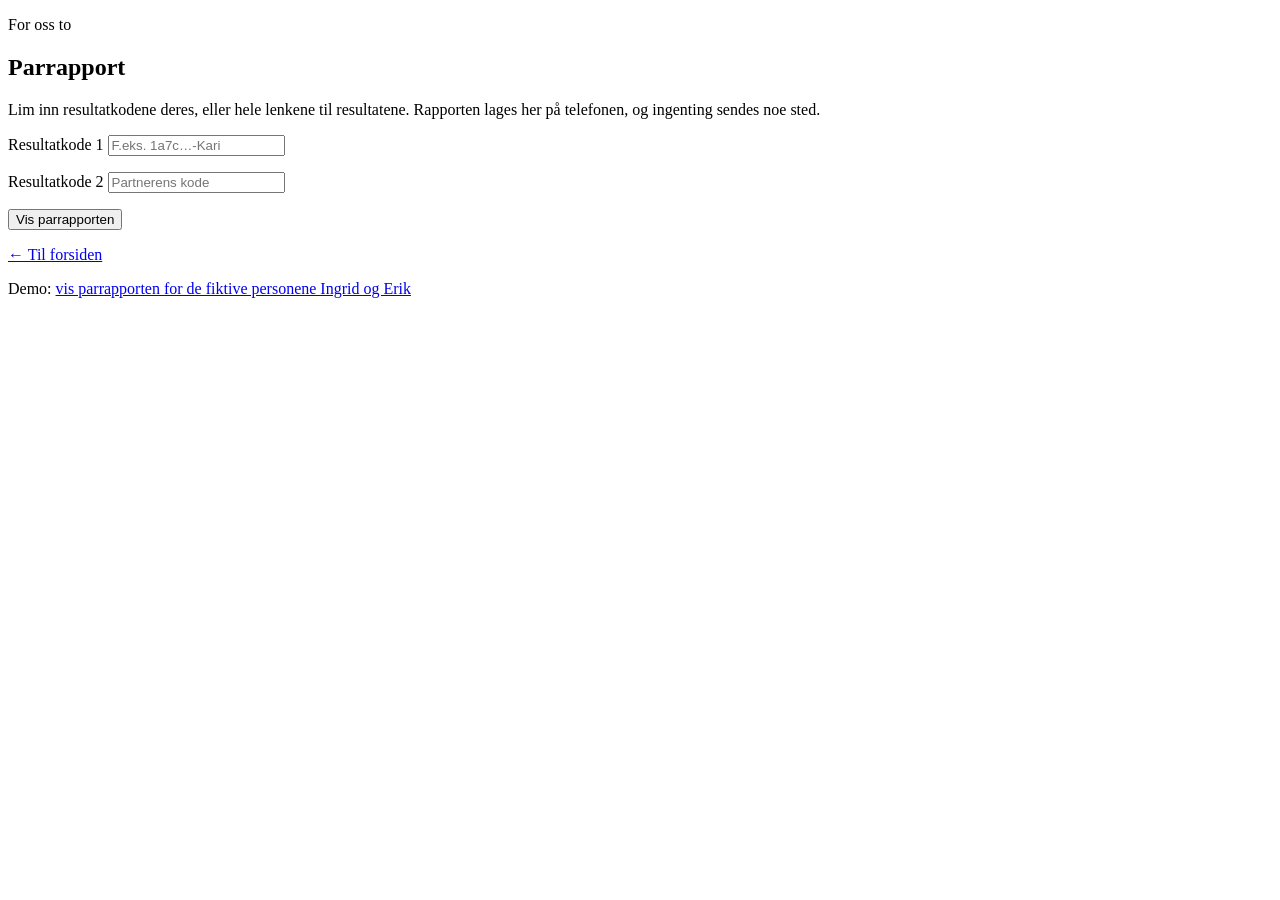
==== par.html @ 1c96e444 "første versjon" ====
<!doctype html>
<html lang="no">
<head>
  <meta charset="utf-8">
  <meta name="robots" content="noindex, nofollow">
  <meta name="viewport" content="width=device-width, initial-scale=1">
  <meta name="theme-color" content="#f6f3ee">
  <title>Parrapport</title>
  <link rel="stylesheet" href="css/stil.css">
</head>
<body>
<main class="side rapport">

  <!-- Legg inn kodene -->
  <section id="vis-inndata" class="skjult">
    <p class="svak liten">For oss to</p>
    <h1>Parrapport</h1>
    <p>Lim inn resultatkodene deres, eller hele lenkene til resultatene. Rapporten lages her på telefonen, og ingenting sendes noe sted.</p>
    <div class="kort">
      <label for="kode1">Resultatkode 1</label>
      <input type="text" id="kode1" autocomplete="off" autocapitalize="off" spellcheck="false" placeholder="F.eks. 1a7c…-Kari">
      <p class="feilmelding" id="feil1" aria-live="polite"></p>
      <label for="kode2" style="margin-top:12px">Resultatkode 2</label>
      <input type="text" id="kode2" autocomplete="off" autocapitalize="off" spellcheck="false" placeholder="Partnerens kode">
      <p class="feilmelding" id="feil2" aria-live="polite"></p>
      <div class="knapper"><button class="knapp" id="knapp-vis">Vis parrapporten</button></div>
    </div>
    <p class="svak liten" id="egen-kode-info"></p>
    <p class="liten"><a href="index.html">← Til forsiden</a></p>
    <p class="liten svak skjult" id="demo-par">Demo: <a href="#" id="lenke-demo-par">vis parrapporten for de fiktive personene Ingrid og Erik</a></p>
  </section>

  <!-- Selve rapporten -->
  <div id="vis-rapport" class="skjult"></div>
</main>

<script src="data/ipip-neo-120.js"></script>
<script src="data/ecr-r.js"></script>
<script src="data/tolkninger.js"></script>
<script src="data/par-tekster.js"></script>
<script src="js/skaring.js"></script>
<script src="js/kode.js"></script>
<script src="js/tolkning.js"></script>
<script src="js/paranalyse.js"></script>
<script src="data/portretter.js"></script>
<script src="js/portrett.js"></script>
<script src="js/diagrammer.js"></script>
<script src="js/lagring.js"></script>
<script src="js/del.js"></script>
<script src="js/testdata.js"></script>
<script src="js/parrapport.js"></script>
</body>
</html>
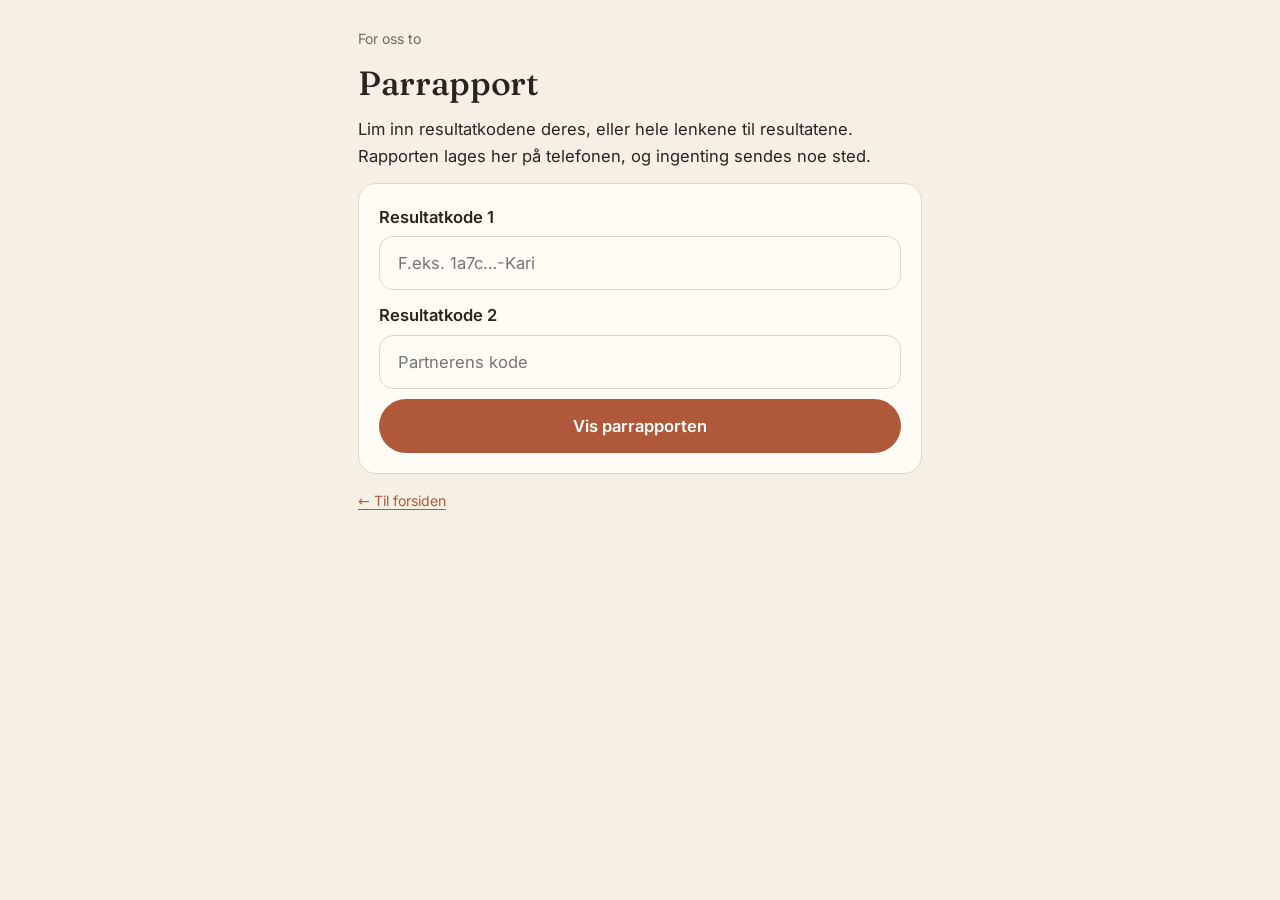
==== commit 05acd3b5: "Forbedret lagring" ====
--- a/par.html
+++ b/par.html
@@ -6,7 +6,7 @@
   <meta name="viewport" content="width=device-width, initial-scale=1">
   <meta name="theme-color" content="#f6f3ee">
   <title>Parrapport</title>
-  <link rel="stylesheet" href="css/stil.css">
+  <link rel="stylesheet" href="css/stil.css?v=2">
 </head>
 <body>
 <main class="side rapport">
@@ -39,14 +39,14 @@
 <script src="data/tolkninger.js"></script>
 <script src="data/par-tekster.js"></script>
 <script src="js/skaring.js"></script>
-<script src="js/kode.js"></script>
+<script src="js/kode.js?v=2"></script>
 <script src="js/tolkning.js"></script>
 <script src="js/paranalyse.js"></script>
 <script src="data/portretter.js"></script>
 <script src="js/portrett.js"></script>
 <script src="js/diagrammer.js"></script>
-<script src="js/lagring.js"></script>
-<script src="js/del.js"></script>
+<script src="js/lagring.js?v=2"></script>
+<script src="js/del.js?v=2"></script>
 <script src="js/testdata.js"></script>
 <script src="js/parrapport.js"></script>
 </body>
--- a/css/stil.css
+++ b/css/stil.css
@@ -0,0 +1,311 @@
+/* stil.css – felles utseende for alle sidene.
+   Retning: «magasin» (varmt papir, serif-overskrifter, luft) + farge per trekk og et personlig fingeravtrykk.
+   Alle farger er samlet øverst som variabler. Mørk modus slår seg på automatisk. */
+
+/* ---------- Skrifter (lagret i prosjektet, lisens: SIL OFL, se fonts/) ---------- */
+@font-face { font-family: "Fraunces"; src: url("../fonts/fraunces-400.woff2") format("woff2"); font-weight: 400; font-style: normal; font-display: swap; }
+@font-face { font-family: "Fraunces"; src: url("../fonts/fraunces-500.woff2") format("woff2"); font-weight: 500 700; font-style: normal; font-display: swap; }
+@font-face { font-family: "Fraunces"; src: url("../fonts/fraunces-400-italic.woff2") format("woff2"); font-weight: 400; font-style: italic; font-display: swap; }
+@font-face { font-family: "Inter"; src: url("../fonts/inter-400.woff2") format("woff2"); font-weight: 400; font-display: swap; }
+@font-face { font-family: "Inter"; src: url("../fonts/inter-500.woff2") format("woff2"); font-weight: 500; font-display: swap; }
+@font-face { font-family: "Inter"; src: url("../fonts/inter-600.woff2") format("woff2"); font-weight: 600 700; font-display: swap; }
+
+:root {
+  --serif: "Fraunces", Georgia, "Times New Roman", serif;
+  --sans: "Inter", system-ui, -apple-system, "Segoe UI", Roboto, sans-serif;
+
+  --bakgrunn: #f5efe4;
+  --flate: #fffcf6;
+  --flate-2: #ebe2d3;
+  --tekst: #2a2420;
+  --tekst-svak: #74675b;
+  --linje: #e0d5c3;
+  --aksent: #b0583a;            /* leire */
+  --aksent-tekst: #ffffff;
+  --aksent-svak: #f3e2d7;
+  --varsel: #7d5418;
+  --varsel-bg: #f6ead2;
+  --radius: 18px;
+
+  /* Én farge per trekk */
+  --t-N: #3f6ea6; --t-N-svak: #e2eaf4;
+  --t-E: #b9781a; --t-E-svak: #f6e8cf;
+  --t-O: #6656c0; --t-O-svak: #e9e6f8;
+  --t-A: #bd4c74; --t-A-svak: #f7e3ea;
+  --t-C: #1e7e60; --t-C-svak: #dcefe6;
+  --t-tk: #8a5a3c; --t-tk-svak: #f1e4da;
+
+  /* To personer i parrapporten */
+  --serie-0: #b0583a;
+  --serie-1: #24456b;
+
+  --felt-trygg: rgba(30, 126, 96, .10);
+  --felt-annet: rgba(120, 100, 80, .05);
+  --nivaa-hoy: #e7ddd0; --nivaa-hoy-tekst: #4a3d33;
+  --nivaa-lav: #e7ddd0; --nivaa-lav-tekst: #4a3d33;
+  --nivaa-midt: #e7ddd0; --nivaa-midt-tekst: #4a3d33;
+}
+
+@media (prefers-color-scheme: dark) {
+  :root:not([data-theme="light"]) {
+    --bakgrunn: #1b1815; --flate: #25211d; --flate-2: #332d28; --tekst: #f0e9de; --tekst-svak: #ada092;
+    --linje: #3d3630; --aksent: #e3906d; --aksent-tekst: #1b1815; --aksent-svak: #3d2a21;
+    --varsel: #e8c486; --varsel-bg: #352a19;
+    --t-N: #86ace0; --t-N-svak: #222f3e; --t-E: #e3b25e; --t-E-svak: #3a2e19;
+    --t-O: #aba0f2; --t-O-svak: #2b2742; --t-A: #e88fb0; --t-A-svak: #3c2430;
+    --t-C: #64c7a1; --t-C-svak: #1c372d; --t-tk: #d9a07c; --t-tk-svak: #3a2a20;
+    --serie-0: #e3906d; --serie-1: #8fb3e0;
+    --felt-trygg: rgba(100, 199, 161, .12); --felt-annet: rgba(255, 255, 255, .03);
+    --nivaa-hoy: #3a332d; --nivaa-hoy-tekst: #e2d8cb; --nivaa-lav: #3a332d; --nivaa-lav-tekst: #e2d8cb;
+    --nivaa-midt: #3a332d; --nivaa-midt-tekst: #e2d8cb;
+  }
+}
+:root[data-theme="dark"] {
+  --bakgrunn: #1b1815; --flate: #25211d; --flate-2: #332d28; --tekst: #f0e9de; --tekst-svak: #ada092;
+  --linje: #3d3630; --aksent: #e3906d; --aksent-tekst: #1b1815; --aksent-svak: #3d2a21;
+  --varsel: #e8c486; --varsel-bg: #352a19;
+  --t-N: #86ace0; --t-N-svak: #222f3e; --t-E: #e3b25e; --t-E-svak: #3a2e19;
+  --t-O: #aba0f2; --t-O-svak: #2b2742; --t-A: #e88fb0; --t-A-svak: #3c2430;
+  --t-C: #64c7a1; --t-C-svak: #1c372d; --t-tk: #d9a07c; --t-tk-svak: #3a2a20;
+  --serie-0: #e3906d; --serie-1: #8fb3e0;
+  --felt-trygg: rgba(100, 199, 161, .12); --felt-annet: rgba(255, 255, 255, .03);
+  --nivaa-hoy: #3a332d; --nivaa-hoy-tekst: #e2d8cb; --nivaa-lav: #3a332d; --nivaa-lav-tekst: #e2d8cb;
+  --nivaa-midt: #3a332d; --nivaa-midt-tekst: #e2d8cb;
+}
+
+/* Trekkfargen velges med en klasse: .t-N, .t-E … */
+.t-N { --t: var(--t-N); --t-svak: var(--t-N-svak); }
+.t-E { --t: var(--t-E); --t-svak: var(--t-E-svak); }
+.t-O { --t: var(--t-O); --t-svak: var(--t-O-svak); }
+.t-A { --t: var(--t-A); --t-svak: var(--t-A-svak); }
+.t-C { --t: var(--t-C); --t-svak: var(--t-C-svak); }
+.t-tk { --t: var(--t-tk); --t-svak: var(--t-tk-svak); }
+
+/* ---------- Grunnlag ---------- */
+* { box-sizing: border-box; }
+html { -webkit-text-size-adjust: 100%; }
+body {
+  margin: 0; background: var(--bakgrunn); color: var(--tekst);
+  font-family: var(--sans); font-size: 16.5px; line-height: 1.6;
+  -webkit-font-smoothing: antialiased;
+}
+.side { max-width: 600px; margin: 0 auto; padding: 28px 18px 56px; min-height: 100vh; min-height: 100dvh; display: flex; flex-direction: column; }
+h1, h2, h3 { font-family: var(--serif); font-weight: 500; letter-spacing: -.01em; }
+h1 { font-size: 2.1rem; line-height: 1.12; margin: 6px 0 14px; }
+h2 { font-size: 1.45rem; line-height: 1.2; margin: 28px 0 10px; }
+h3 { font-size: 1.1rem; margin: 18px 0 6px; }
+p { margin: 0 0 14px; }
+.svak { color: var(--tekst-svak); }
+.liten { font-size: .88rem; }
+a { color: var(--aksent); text-underline-offset: 3px; }
+em { font-style: italic; }
+
+.overlinje { font-size: .75rem; font-weight: 600; letter-spacing: .14em; text-transform: uppercase; color: var(--tekst-svak); margin: 0 0 6px; }
+.kapittel { display: flex; align-items: baseline; gap: 12px; margin: 44px 0 14px; padding-top: 18px; border-top: 1px solid var(--linje); }
+.kapittel-nr { font-family: var(--serif); font-size: .95rem; color: var(--aksent); }
+.kapittel h2 { margin: 0; }
+
+.kort { background: var(--flate); border: 1px solid var(--linje); border-radius: var(--radius); padding: 20px; margin-bottom: 16px; }
+.kort.uthevet { background: var(--aksent-svak); border-color: transparent; }
+.kort.uthevet p:last-child { margin-bottom: 0; }
+.kort-tittel { margin: 0 0 8px; }
+.forbehold { background: var(--varsel-bg); color: var(--varsel); border-radius: var(--radius); padding: 14px 18px; font-size: .9rem; margin: 18px 0; }
+.forbehold strong { display: block; margin-bottom: 2px; }
+
+.sitat { font-family: var(--serif); font-style: italic; font-size: 1.3rem; line-height: 1.45; margin: 18px 0; padding-left: 16px; border-left: 3px solid var(--aksent); }
+
+/* ---------- Knapper og skjema ---------- */
+.knapp {
+  display: inline-flex; align-items: center; justify-content: center; gap: 8px;
+  width: 100%; min-height: 54px; padding: 12px 22px; border-radius: 999px; border: 1px solid transparent;
+  background: var(--aksent); color: var(--aksent-tekst); font: inherit; font-weight: 600;
+  cursor: pointer; text-decoration: none; transition: transform .08s ease, opacity .15s ease, background .15s ease;
+}
+.knapp:active { transform: scale(.98); }
+.knapp.sekundar { background: transparent; color: var(--tekst); border-color: var(--linje); }
+.knapp.lenke { background: none; border: none; color: var(--tekst-svak); min-height: 44px; width: auto; padding: 8px 4px; font-weight: 500; }
+.knapper { display: grid; gap: 10px; margin-top: 10px; }
+input[type="text"] {
+  width: 100%; min-height: 54px; padding: 12px 18px; font: inherit; border-radius: 14px;
+  border: 1px solid var(--linje); background: var(--flate); color: var(--tekst);
+}
+input[type="text"]:focus, .knapp:focus-visible, .svar:focus-visible, summary:focus-visible { outline: 3px solid var(--aksent-svak); outline-offset: 2px; }
+label { display: block; font-weight: 600; margin-bottom: 6px; }
+.feilmelding { color: #b4442f; font-size: .88rem; margin: 6px 0 0; }
+.feilmelding:empty { display: none; }
+
+/* Hent et lagret resultat på forsiden */
+.hent { margin-top: 18px; padding: 16px 20px; }
+.hent summary { cursor: pointer; font-weight: 600; }
+.hent[open] summary { margin-bottom: 14px; }
+.hent textarea { width: 100%; padding: 12px 18px; font: inherit; border-radius: 14px; border: 1px solid var(--linje); background: var(--bakgrunn); color: var(--tekst); resize: vertical; }
+.hent textarea:focus, .skjult-felt:focus-visible { outline: 3px solid var(--aksent-svak); outline-offset: 2px; }
+.hent .knapp { margin-bottom: 0; }
+.hent-husk { margin: 10px 0 0; }
+.hent-husk label { display: flex; gap: 10px; align-items: flex-start; font-weight: 400; }
+.hent-husk input { width: 22px; height: 22px; flex: none; margin: 2px 0 0; accent-color: var(--aksent); }
+.skjult-felt { position: absolute; width: 1px; height: 1px; opacity: 0; overflow: hidden; }
+#lagre-boks [data-melding]:empty { display: none; }
+
+/* ---------- Forside ---------- */
+.hero-figur { display: flex; justify-content: center; margin: 4px 0 6px; }
+.hero-figur svg { width: min(240px, 70vw); height: auto; }
+.deler { display: grid; gap: 10px; margin: 18px 0; }
+.del-kort { display: grid; grid-template-columns: auto 1fr; gap: 14px; align-items: center; padding: 14px 16px; background: var(--flate); border: 1px solid var(--linje); border-radius: var(--radius); }
+.del-nr { font-family: var(--serif); font-size: 1.6rem; color: var(--aksent); width: 2ch; text-align: center; }
+.del-kort p { margin: 0; }
+
+/* ---------- Testflyt ---------- */
+.fremdrift { margin-bottom: 14px; }
+.fremdrift-tekst { display: flex; justify-content: space-between; font-size: .8rem; color: var(--tekst-svak); margin-bottom: 8px; letter-spacing: .02em; }
+.fremdrift-spor { height: 4px; background: var(--flate-2); border-radius: 99px; overflow: hidden; }
+.fremdrift-fyll { height: 100%; background: var(--del-farge, var(--aksent)); border-radius: 99px; transition: width .35s ease; }
+.del-2 { --del-farge: var(--serie-1); }
+.oppmuntring { min-height: 1.4em; font-family: var(--serif); font-style: italic; color: var(--aksent); font-size: .98rem; margin: 6px 0 0; transition: opacity .3s ease; }
+.pastand { font-family: var(--serif); font-size: 1.65rem; line-height: 1.3; font-weight: 400; margin: 18px 0 28px; min-height: 4em; display: flex; align-items: center; }
+.inn { animation: inn .32s ease both; }
+@keyframes inn { from { opacity: 0; transform: translateY(8px); } to { opacity: 1; transform: none; } }
+@media (prefers-reduced-motion: reduce) { .inn { animation: none; } }
+.svarliste { display: grid; gap: 9px; }
+.svar {
+  min-height: 54px; padding: 12px 18px; width: 100%; text-align: left; border-radius: 14px;
+  border: 1px solid var(--linje); background: var(--flate); color: var(--tekst); font: inherit; cursor: pointer;
+  transition: background .12s ease, border-color .12s ease, transform .08s ease;
+}
+.svar:hover { border-color: var(--aksent); }
+.svar:active { transform: scale(.985); }
+.svar.valgt { background: var(--aksent); border-color: var(--aksent); color: var(--aksent-tekst); font-weight: 600; }
+.del-2 .svar.valgt { background: var(--serie-1); border-color: var(--serie-1); color: var(--flate); }
+.skala7 { display: grid; grid-template-columns: repeat(7, 1fr); gap: 6px; }
+.skala7 .svar { text-align: center; padding: 10px 0; font-weight: 600; min-height: 56px; border-radius: 12px; }
+.skala7-ankere { display: flex; justify-content: space-between; font-size: .82rem; color: var(--tekst-svak); margin-top: 10px; }
+.navigasjon { display: flex; justify-content: space-between; align-items: center; margin-top: auto; padding-top: 24px; }
+.intro-tall { font-family: var(--serif); font-size: 4.5rem; line-height: 1; color: var(--del-farge, var(--aksent)); margin: 10px 0 0; }
+
+.kode { font-family: ui-monospace, "Cascadia Mono", Consolas, monospace; font-size: .92rem; word-break: break-all; background: var(--flate-2); padding: 14px; border-radius: 12px; user-select: all; }
+.skjult { display: none !important; }
+.sentrert { text-align: center; }
+
+/* ---------- Rapport: topp ---------- */
+.rapport { display: block; }
+.rapport-topp { text-align: center; margin-bottom: 8px; }
+.rapport-topp .hero-figur svg { width: min(280px, 78vw); }
+.arketype { font-family: var(--serif); font-size: 2.3rem; line-height: 1.08; margin: 4px 0 12px; }
+.rapport-topp .ingress { font-size: 1.05rem; color: var(--tekst-svak); max-width: 34em; margin: 0 auto; }
+.notteskall { margin: 0 0 12px; padding-left: 1.2em; }
+.notteskall li { margin-bottom: 6px; }
+.portrett-del h3 { font-family: var(--sans); font-size: .78rem; font-weight: 600; letter-spacing: .12em; text-transform: uppercase; color: var(--tekst-svak); margin: 22px 0 6px; }
+.portrett-del p { font-size: 1.02rem; }
+
+/* ---------- Skala med ord i begge ender ---------- */
+.spektrum { margin: 6px 0 2px; }
+.spektrum-poler { display: flex; justify-content: space-between; gap: 10px; font-size: .8rem; color: var(--tekst-svak); margin-bottom: 7px; }
+.spektrum-poler span:last-child { text-align: right; }
+.spektrum-spor { position: relative; height: 6px; border-radius: 99px; background: var(--flate-2); }
+.spektrum-fyll { position: absolute; left: 0; top: 0; bottom: 0; border-radius: 99px; background: var(--t, var(--aksent)); opacity: .35; }
+.spektrum-midt { position: absolute; left: 50%; top: -3px; bottom: -3px; width: 1px; background: var(--tekst-svak); opacity: .35; }
+.spektrum-merke { position: absolute; top: 50%; width: 16px; height: 16px; margin: -8px 0 0 -8px; border-radius: 50%; background: var(--t, var(--aksent)); box-shadow: 0 0 0 3px var(--flate); }
+.spektrum-merke.serie-0 { background: var(--serie-0); }
+.spektrum-merke.serie-1 { background: var(--serie-1); }
+.spektrum.stor .spektrum-spor { height: 8px; }
+.spektrum.stor .spektrum-merke { width: 20px; height: 20px; margin: -10px 0 0 -10px; }
+.spektrum.stor .spektrum-poler { font-size: .9rem; color: var(--tekst); font-weight: 500; }
+
+/* ---------- De fem trekkene ---------- */
+.trekk-oversikt { display: grid; gap: 18px; margin: 8px 0 10px; }
+.trekk-oversikt a { color: inherit; text-decoration: none; display: block; }
+.trekk-oversikt .navn { display: flex; justify-content: space-between; align-items: baseline; margin-bottom: 4px; }
+.trekk-oversikt .navn strong { font-family: var(--serif); font-weight: 500; font-size: 1.12rem; color: var(--t); }
+.trekk-oversikt .navn span { font-size: .85rem; color: var(--tekst-svak); font-variant-numeric: tabular-nums; }
+
+.trekk { margin: 26px 0; padding: 22px 20px; background: var(--flate); border-radius: var(--radius); border: 1px solid var(--linje); border-top: 5px solid var(--t); }
+.trekk-hode { display: flex; justify-content: space-between; align-items: flex-start; gap: 12px; margin-bottom: 12px; }
+.trekk-hode h2, .trekk-hode h3 { margin: 0; }
+.trekk-hode .undertittel { font-size: .85rem; color: var(--tekst-svak); margin: 2px 0 0; }
+.trekk-skaar { text-align: right; white-space: nowrap; }
+.stort-tall { font-family: var(--serif); font-size: 2.3rem; line-height: 1; color: var(--t, var(--tekst)); }
+.merkelapp { display: inline-block; font-size: .72rem; font-weight: 600; letter-spacing: .04em; padding: 3px 10px; border-radius: 99px; margin-top: 6px; background: var(--t-svak, var(--flate-2)); color: var(--t, var(--tekst)); }
+.to-kolonner { display: grid; gap: 4px 20px; margin-top: 8px; }
+.to-kolonner h3 { font-family: var(--sans); font-size: .78rem; font-weight: 600; letter-spacing: .1em; text-transform: uppercase; color: var(--t, var(--tekst-svak)); margin: 12px 0 4px; }
+.to-kolonner p { margin-bottom: 6px; }
+@media (min-width: 540px) { .to-kolonner { grid-template-columns: 1fr 1fr; } }
+
+.fasett-tittel { font-family: var(--sans); font-size: .78rem; font-weight: 600; letter-spacing: .12em; text-transform: uppercase; color: var(--tekst-svak); margin: 22px 0 4px; }
+.fasetter { display: grid; }
+.fasett { border-bottom: 1px solid var(--linje); }
+.fasett:last-child { border-bottom: none; }
+.fasett summary { list-style: none; cursor: pointer; padding: 12px 0 10px; }
+.fasett summary::-webkit-details-marker { display: none; }
+.fasett-rad { display: flex; justify-content: space-between; align-items: baseline; gap: 10px; margin-bottom: 2px; }
+.fasett-navn { font-weight: 500; }
+.fasett-tall { font-size: .85rem; color: var(--tekst-svak); font-variant-numeric: tabular-nums; white-space: nowrap; }
+.fasett-tall::after { content: "  +"; color: var(--t, var(--aksent)); font-weight: 600; }
+.fasett[open] .fasett-tall::after { content: "  –"; }
+.fasett > p { margin: 0 0 12px; }
+
+/* ---------- SVG-diagrammer ---------- */
+.radar, .tilknytning { width: 100%; height: auto; display: block; }
+.tilknytning { max-width: 440px; margin: 0 auto; }
+.diagram-kort { padding: 14px 10px; }
+.rutenett { fill: none; stroke: var(--linje); stroke-width: 1; }
+.rutenett.midt { stroke: var(--tekst-svak); stroke-opacity: .35; stroke-dasharray: 3 3; }
+.akse { fill: var(--tekst); font-family: var(--sans); font-size: 14px; font-weight: 600; }
+.akse.t-N, .akse.t-E, .akse.t-O, .akse.t-A, .akse.t-C { fill: var(--t); }
+.akse-verdi { fill: var(--tekst-svak); font-weight: 500; }
+.akse-tall { fill: var(--tekst-svak); font-size: 10px; font-family: var(--sans); }
+.flate { stroke-width: 2.2; stroke-linejoin: round; }
+.flate.serie-0 { fill: var(--serie-0); fill-opacity: .16; stroke: var(--serie-0); }
+.flate.serie-1 { fill: var(--serie-1); fill-opacity: .16; stroke: var(--serie-1); }
+.prikk.serie-0, .punkt.serie-0 { fill: var(--serie-0); }
+.prikk.serie-1, .punkt.serie-1 { fill: var(--serie-1); }
+.prikk.t-N, .prikk.t-E, .prikk.t-O, .prikk.t-A, .prikk.t-C { fill: var(--t); }
+.punkt { stroke: var(--flate); stroke-width: 2.5; }
+.punkt-glorie { fill-opacity: .18; }
+.punkt-glorie.serie-0 { fill: var(--serie-0); }
+.punkt-glorie.serie-1 { fill: var(--serie-1); }
+.punkt-navn { font-family: var(--sans); font-size: 13px; font-weight: 700; paint-order: stroke; stroke: var(--flate); stroke-width: 4px; }
+.punkt-navn.serie-0 { fill: var(--serie-0); }
+.punkt-navn.serie-1 { fill: var(--serie-1); }
+.felt { fill: var(--felt-annet); }
+.felt-trygg { fill: var(--felt-trygg); }
+.felt-navn { fill: var(--tekst-svak); font-family: var(--sans); font-size: 10.5px; font-weight: 600; letter-spacing: .08em; text-transform: uppercase; }
+.skille { stroke: var(--tekst-svak); stroke-opacity: .5; stroke-dasharray: 4 3; }
+.ramme { fill: none; stroke: var(--linje); }
+
+/* Fingeravtrykk */
+.avtrykk-lag.serie-0 { fill: var(--serie-0); }
+.avtrykk-lag.serie-1 { fill: var(--serie-1); }
+.avtrykk-lag.t-N, .avtrykk-lag.t-E, .avtrykk-lag.t-O, .avtrykk-lag.t-A, .avtrykk-lag.t-C { fill: var(--t); }
+.avtrykk-prikk.t-N, .avtrykk-prikk.t-E, .avtrykk-prikk.t-O, .avtrykk-prikk.t-A, .avtrykk-prikk.t-C { fill: var(--t); }
+.avtrykk-strek { fill: none; stroke: var(--tekst); stroke-opacity: .18; stroke-width: 1; }
+
+/* ---------- Diverse ---------- */
+.kilder { margin-top: 36px; border-top: 1px solid var(--linje); padding-top: 14px; }
+.forklaring-farger { display: flex; gap: 18px; flex-wrap: wrap; font-size: .92rem; margin: 6px 0 12px; }
+.diagram-kort .forklaring-farger, .rapport-topp .forklaring-farger { justify-content: center; }
+.farge-prikk { display: inline-block; width: 11px; height: 11px; border-radius: 50%; margin-right: 7px; vertical-align: middle; }
+.farge-prikk.serie-0 { background: var(--serie-0); }
+.farge-prikk.serie-1 { background: var(--serie-1); }
+
+/* Parrapport */
+.par-rad { padding: 12px 0; }
+.par-rad + .par-rad { border-top: 1px solid var(--linje); }
+.par-rad-hode { display: flex; justify-content: space-between; gap: 10px; margin-bottom: 4px; }
+.par-tall { font-variant-numeric: tabular-nums; font-weight: 600; white-space: nowrap; font-size: .88rem; }
+.tall-serie-0 { color: var(--serie-0); }
+.tall-serie-1 { color: var(--serie-1); }
+.par-forklaring { margin: 6px 0 12px; }
+.par-gruppe { padding: 14px 18px; border-top: 5px solid var(--t, var(--linje)); }
+.par-gruppe summary { cursor: pointer; list-style: none; display: flex; justify-content: space-between; align-items: center; }
+.par-gruppe summary::-webkit-details-marker { display: none; }
+.par-gruppe summary h3 { margin: 0; color: var(--t); }
+.par-gruppe[open] summary { margin-bottom: 6px; }
+.forskning, .sporsmal { margin: 0; padding-left: 1.3em; }
+.forskning li, .sporsmal li { margin-bottom: 12px; }
+.forskning li:last-child, .sporsmal li:last-child { margin-bottom: 0; }
+.sporsmal li { font-family: var(--serif); font-size: 1.08rem; line-height: 1.45; }
+.sporsmal li::marker { color: var(--aksent); }
+.claude-forhand { margin-top: 12px; }
+.claude-forhand summary { cursor: pointer; color: var(--tekst-svak); }
+.claude-forhand textarea { width: 100%; margin-top: 8px; font: .8rem/1.4 ui-monospace, Consolas, monospace; padding: 10px; border-radius: 12px; border: 1px solid var(--linje); background: var(--flate-2); color: var(--tekst); }
+.portrett-del .scene h3 { font-family: var(--serif); font-size: 1.25rem; font-weight: 500; text-transform: none; letter-spacing: -.01em; margin: 24px 0 6px; color: var(--t, var(--tekst)); }
